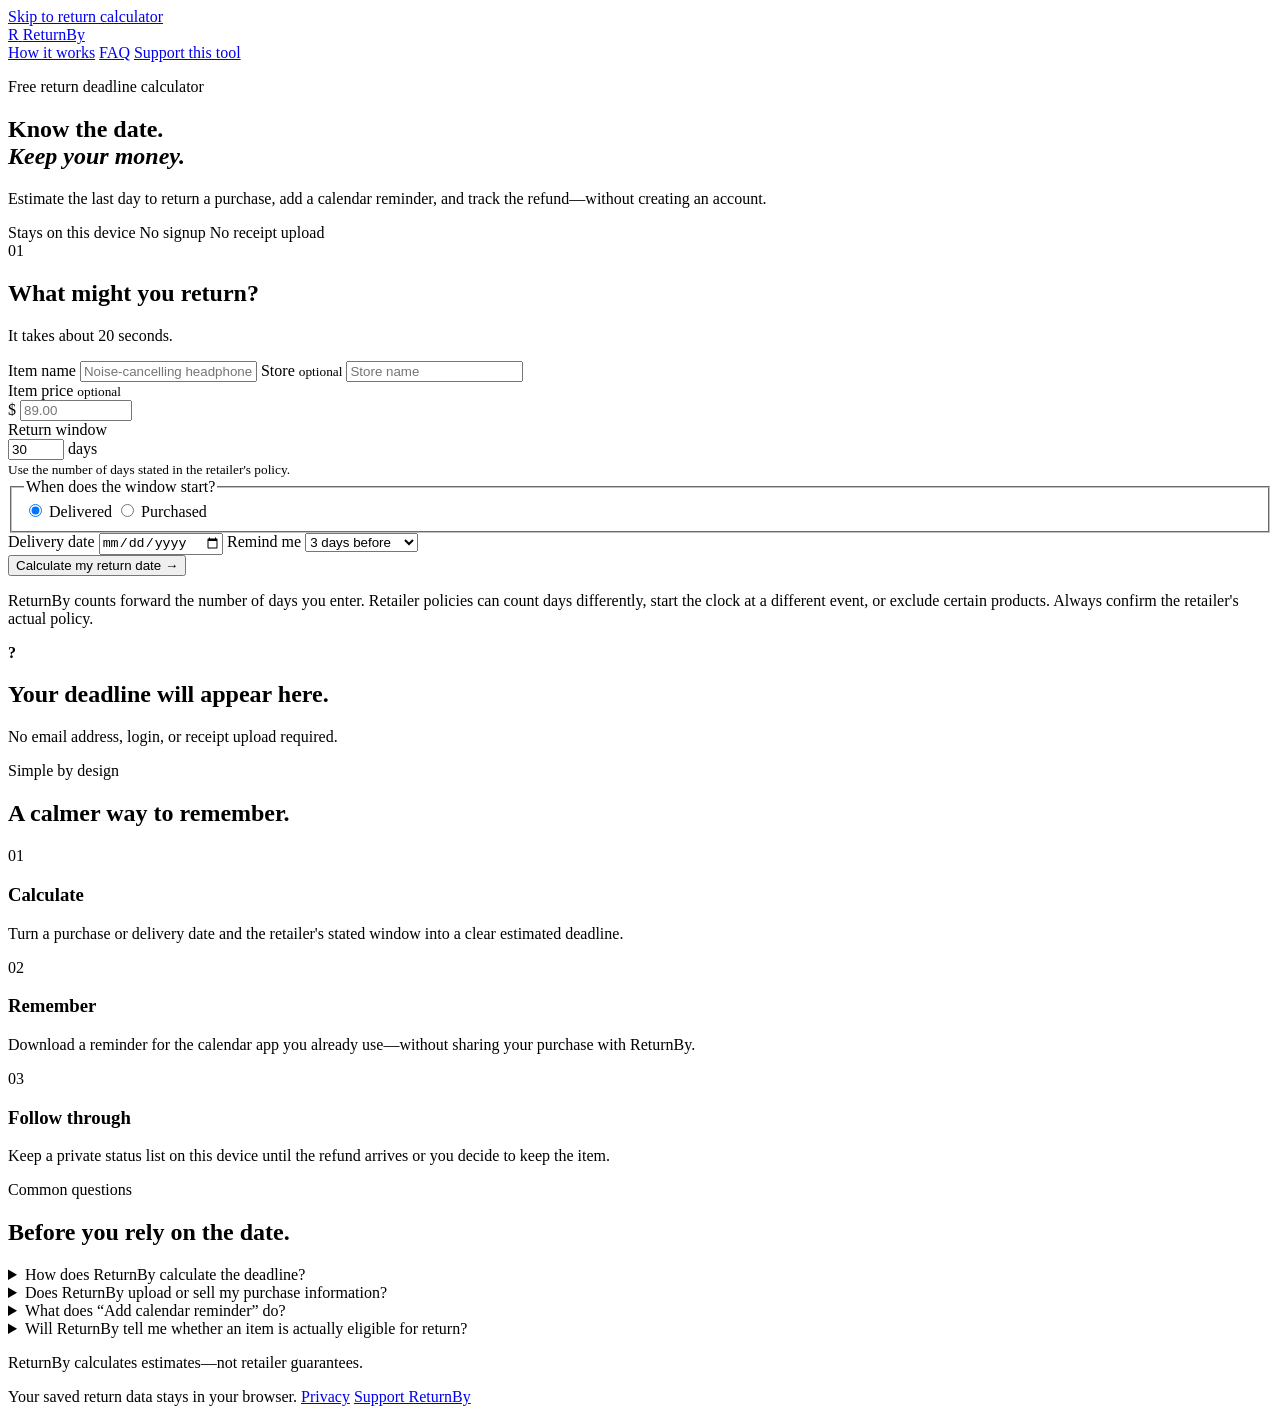
==== index.html @ 72cf5c4f "Add optimized ReturnBy homepage" ====
<!doctype html>
<html lang="en">
  <head>
    <meta charset="UTF-8" />
    <meta name="viewport" content="width=device-width, initial-scale=1.0" />
    <meta name="theme-color" content="#f6f1e8" />
    <meta name="color-scheme" content="light" />
    <meta name="robots" content="index, follow, max-image-preview:large" />
    <meta name="author" content="ReturnBy" />
    <meta name="google-site-verification" content="KU4s3W5bjy81CBiQSl8nSk_-t20-QcciCeZDQrzYO9g" />
    <meta
      name="description"
      content="Free return deadline calculator and refund tracker. Estimate a return-by date, add a calendar reminder, and save returns privately on your device—no signup required."
    />
    <link rel="canonical" href="https://returnby-tool.netlify.app/" />
    <meta property="og:type" content="website" />
    <meta property="og:site_name" content="ReturnBy" />
    <meta property="og:locale" content="en_US" />
    <meta property="og:url" content="https://returnby-tool.netlify.app/" />
    <meta property="og:title" content="ReturnBy — Free Return Deadline Calculator" />
    <meta
      property="og:description"
      content="Estimate a return deadline, add a reminder, and track refunds privately on your device. No signup or receipt upload."
    />
    <meta property="og:image" content="https://returnby-tool.netlify.app/og.png" />
    <meta property="og:image:width" content="1536" />
    <meta property="og:image:height" content="1024" />
    <meta property="og:image:alt" content="ReturnBy return deadline calculator preview" />
    <meta name="twitter:card" content="summary_large_image" />
    <meta name="twitter:title" content="ReturnBy — Free Return Deadline Calculator" />
    <meta
      name="twitter:description"
      content="Estimate a return deadline, add a reminder, and track refunds privately on your device."
    />
    <meta name="twitter:image" content="https://returnby-tool.netlify.app/og.png" />
    <link rel="icon" href="/favicon.svg" type="image/svg+xml" />
    <link rel="stylesheet" href="/styles.css?v=20260909-1" />
    <title>Free Return Deadline Calculator & Refund Tracker | ReturnBy</title>
    <script type="application/ld+json">
      {
        "@context": "https://schema.org",
        "@graph": [
          {
            "@type": "WebApplication",
            "@id": "https://returnby-tool.netlify.app/#app",
            "name": "ReturnBy",
            "url": "https://returnby-tool.netlify.app/",
            "description": "A free return deadline calculator and private refund tracker that works in the browser without an account.",
            "applicationCategory": "UtilitiesApplication",
            "operatingSystem": "Any",
            "browserRequirements": "Requires a modern web browser with JavaScript enabled for calculations and saved returns.",
            "offers": {
              "@type": "Offer",
              "price": "0",
              "priceCurrency": "USD"
            }
          },
          {
            "@type": "FAQPage",
            "@id": "https://returnby-tool.netlify.app/#faq",
            "mainEntity": [
              {
                "@type": "Question",
                "name": "How does ReturnBy calculate a return deadline?",
                "acceptedAnswer": {
                  "@type": "Answer",
                  "text": "ReturnBy adds the return-window length you enter to the purchase or delivery date you choose. The result is an estimate because retailers can count days differently and apply exclusions or special rules."
                }
              },
              {
                "@type": "Question",
                "name": "Does ReturnBy upload my purchase information?",
                "acceptedAnswer": {
                  "@type": "Answer",
                  "text": "No. ReturnBy does not require an account or receipt upload. Saved returns are stored in your browser on your device."
                }
              },
              {
                "@type": "Question",
                "name": "Can ReturnBy remind me before a return deadline?",
                "acceptedAnswer": {
                  "@type": "Answer",
                  "text": "Yes. ReturnBy can download a calendar reminder file that you can add to the calendar app you already use."
                }
              }
            ]
          }
        ]
      }
    </script>
  </head>
  <body>
    <a class="skip-link" href="#calculator">Skip to return calculator</a>
    <header class="site-header">
      <a class="brand" href="#top" aria-label="ReturnBy home">
        <span class="brand-mark" aria-hidden="true">R</span>
        <span>ReturnBy</span>
      </a>
      <nav class="header-links" aria-label="Primary navigation">
        <a href="#how">How it works</a>
        <a href="#faq">FAQ</a>
        <a class="support-link" href="https://buymeacoffee.com/divclass016" target="_blank" rel="noopener noreferrer">
          Support this tool
        </a>
      </nav>
    </header>

    <main id="top">
      <section class="intro" aria-labelledby="page-title">
        <p class="eyebrow">Free return deadline calculator</p>
        <h1 id="page-title">Know the date.<br /><em>Keep your money.</em></h1>
        <p class="intro-copy">
          Estimate the last day to return a purchase, add a calendar reminder, and track the refund—without creating an account.
        </p>
        <div class="trust-row" aria-label="Privacy details">
          <span><i aria-hidden="true"></i> Stays on this device</span>
          <span><i aria-hidden="true"></i> No signup</span>
          <span><i aria-hidden="true"></i> No receipt upload</span>
        </div>
      </section>

      <section class="calculator-shell" id="calculator" aria-label="Return deadline calculator">
        <form id="return-form" class="return-form" novalidate>
          <div class="form-heading">
            <span class="step-number">01</span>
            <div>
              <h2>What might you return?</h2>
              <p>It takes about 20 seconds.</p>
            </div>
          </div>

          <div class="field-grid two-up">
            <label class="field">
              <span>Item name</span>
              <input id="item-name" name="itemName" type="text" placeholder="Noise-cancelling headphones" maxlength="80" autocomplete="off" required aria-describedby="item-name-error" />
              <small class="field-error" id="item-name-error" aria-live="polite"></small>
            </label>
            <label class="field">
              <span>Store <small>optional</small></span>
              <input id="store-name" name="storeName" type="text" placeholder="Store name" maxlength="60" autocomplete="organization" />
            </label>
          </div>

          <div class="field-grid two-up">
            <label class="field">
              <span>Item price <small>optional</small></span>
              <div class="money-input">
                <span aria-hidden="true">$</span>
                <input id="item-price" name="itemPrice" type="number" min="0" max="1000000" step="0.01" inputmode="decimal" placeholder="89.00" aria-label="Item price in US dollars" />
              </div>
            </label>
            <label class="field">
              <span>Return window</span>
              <div class="unit-input">
                <input id="return-window" name="returnWindow" type="number" min="1" max="730" step="1" inputmode="numeric" value="30" required aria-describedby="return-window-help return-window-error" />
                <span>days</span>
              </div>
              <small class="field-help" id="return-window-help">Use the number of days stated in the retailer's policy.</small>
              <small class="field-error" id="return-window-error" aria-live="polite"></small>
            </label>
          </div>

          <fieldset class="date-choice">
            <legend>When does the window start?</legend>
            <div class="segmented-control">
              <label>
                <input type="radio" name="dateType" value="Delivered" checked />
                <span>Delivered</span>
              </label>
              <label>
                <input type="radio" name="dateType" value="Purchased" />
                <span>Purchased</span>
              </label>
            </div>
          </fieldset>

          <div class="field-grid two-up date-row">
            <label class="field">
              <span id="start-date-label">Delivery date</span>
              <input id="start-date" name="startDate" type="date" required aria-describedby="start-date-error" />
              <small class="field-error" id="start-date-error" aria-live="polite"></small>
            </label>
            <label class="field">
              <span>Remind me</span>
              <select id="reminder-days" name="reminderDays">
                <option value="1">1 day before</option>
                <option value="3" selected>3 days before</option>
                <option value="7">1 week before</option>
                <option value="14">2 weeks before</option>
              </select>
            </label>
          </div>

          <button class="primary-button" type="submit">
            <span>Calculate my return date</span>
            <span class="button-arrow" aria-hidden="true">→</span>
          </button>

          <p class="policy-note">
            ReturnBy counts forward the number of days you enter. Retailer policies can count days differently, start the clock at a different event, or exclude certain products. Always confirm the retailer's actual policy.
          </p>
        </form>

        <aside class="result-panel" id="result-panel" aria-live="polite" aria-labelledby="result-heading">
          <div class="empty-result" id="empty-result">
            <div class="calendar-illustration" aria-hidden="true">
              <span></span>
              <strong>?</strong>
            </div>
            <h2>Your deadline will appear here.</h2>
            <p>No email address, login, or receipt upload required.</p>
          </div>

          <div class="result-content" id="result-content" hidden>
            <div class="result-topline">
              <span class="result-status" id="result-status">Plenty of time</span>
              <span class="result-store" id="result-store"></span>
            </div>
            <p class="result-kicker">Your estimated last day to return</p>
            <h2 id="result-heading" class="deadline-date"><time id="deadline-time"></time></h2>
            <p class="countdown" id="countdown"></p>

            <div class="value-protected" id="value-protected" hidden>
              <span>Purchase value you're tracking</span>
              <strong id="protected-amount"></strong>
            </div>

            <div class="result-actions">
              <button class="secondary-button" id="calendar-button" type="button">Add calendar reminder</button>
              <button class="text-button" id="copy-button" type="button">Copy details</button>
            </div>

            <button class="save-button" id="save-button" type="button">
              <span aria-hidden="true">＋</span> Save to this device
            </button>

            <p class="result-disclaimer">Estimate only. The retailer's published policy controls the actual deadline and eligibility.</p>

            <div class="coffee-card">
              <div>
                <p>Did this help protect your purchase?</p>
                <span>Keep ReturnBy free and private.</span>
              </div>
              <a href="https://buymeacoffee.com/divclass016" target="_blank" rel="noopener noreferrer">Buy me a coffee</a>
            </div>
          </div>
        </aside>
      </section>

      <section class="saved-section" id="saved-section" aria-labelledby="saved-title" hidden>
        <div class="section-heading">
          <div>
            <p class="eyebrow">Saved locally</p>
            <h2 id="saved-title">My returns</h2>
          </div>
          <button class="text-button danger-text" id="clear-all-button" type="button">Clear all</button>
        </div>
        <p class="section-note">Saved returns stay in this browser. Clearing browser storage can remove them.</p>
        <div class="saved-list" id="saved-list"></div>
      </section>

      <section class="how-it-works" id="how" aria-labelledby="how-title">
        <div class="section-heading">
          <div>
            <p class="eyebrow">Simple by design</p>
            <h2 id="how-title">A calmer way to remember.</h2>
          </div>
        </div>
        <div class="principles-grid">
          <article>
            <span>01</span>
            <h3>Calculate</h3>
            <p>Turn a purchase or delivery date and the retailer's stated window into a clear estimated deadline.</p>
          </article>
          <article>
            <span>02</span>
            <h3>Remember</h3>
            <p>Download a reminder for the calendar app you already use—without sharing your purchase with ReturnBy.</p>
          </article>
          <article>
            <span>03</span>
            <h3>Follow through</h3>
            <p>Keep a private status list on this device until the refund arrives or you decide to keep the item.</p>
          </article>
        </div>
      </section>

      <section class="faq-section" id="faq" aria-labelledby="faq-title">
        <div class="section-heading">
          <div>
            <p class="eyebrow">Common questions</p>
            <h2 id="faq-title">Before you rely on the date.</h2>
          </div>
        </div>
        <div class="faq-list">
          <details>
            <summary>How does ReturnBy calculate the deadline?</summary>
            <p>ReturnBy adds the number of days you enter to the purchase or delivery date you choose. That gives you an estimate to plan around. Retailers may count days differently, use a different starting event, or apply product-specific exceptions, so confirm the store's policy before relying on the result.</p>
          </details>
          <details>
            <summary>Does ReturnBy upload or sell my purchase information?</summary>
            <p>No. There is no account or receipt upload. If you save a return, the information is stored in your browser on this device. ReturnBy currently does not use analytics or tracking pixels.</p>
          </details>
          <details>
            <summary>What does “Add calendar reminder” do?</summary>
            <p>It downloads a standard calendar file with the estimated deadline and the reminder timing you selected. You choose whether to add that file to your calendar.</p>
          </details>
          <details>
            <summary>Will ReturnBy tell me whether an item is actually eligible for return?</summary>
            <p>No. ReturnBy helps with date tracking only. Final eligibility, refund method, fees, exclusions, and policy exceptions are controlled by the retailer.</p>
          </details>
        </div>
      </section>
    </main>

    <footer>
      <p>ReturnBy calculates estimates—not retailer guarantees.</p>
      <div>
        <span>Your saved return data stays in your browser.</span>
        <a href="/privacy.html">Privacy</a>
        <a href="https://buymeacoffee.com/divclass016" target="_blank" rel="noopener noreferrer">Support ReturnBy</a>
      </div>
    </footer>

    <div class="toast" id="toast" role="status" aria-live="polite"></div>
    <script src="/app.js?v=20260909-1" defer></script>
  </body>
</html>
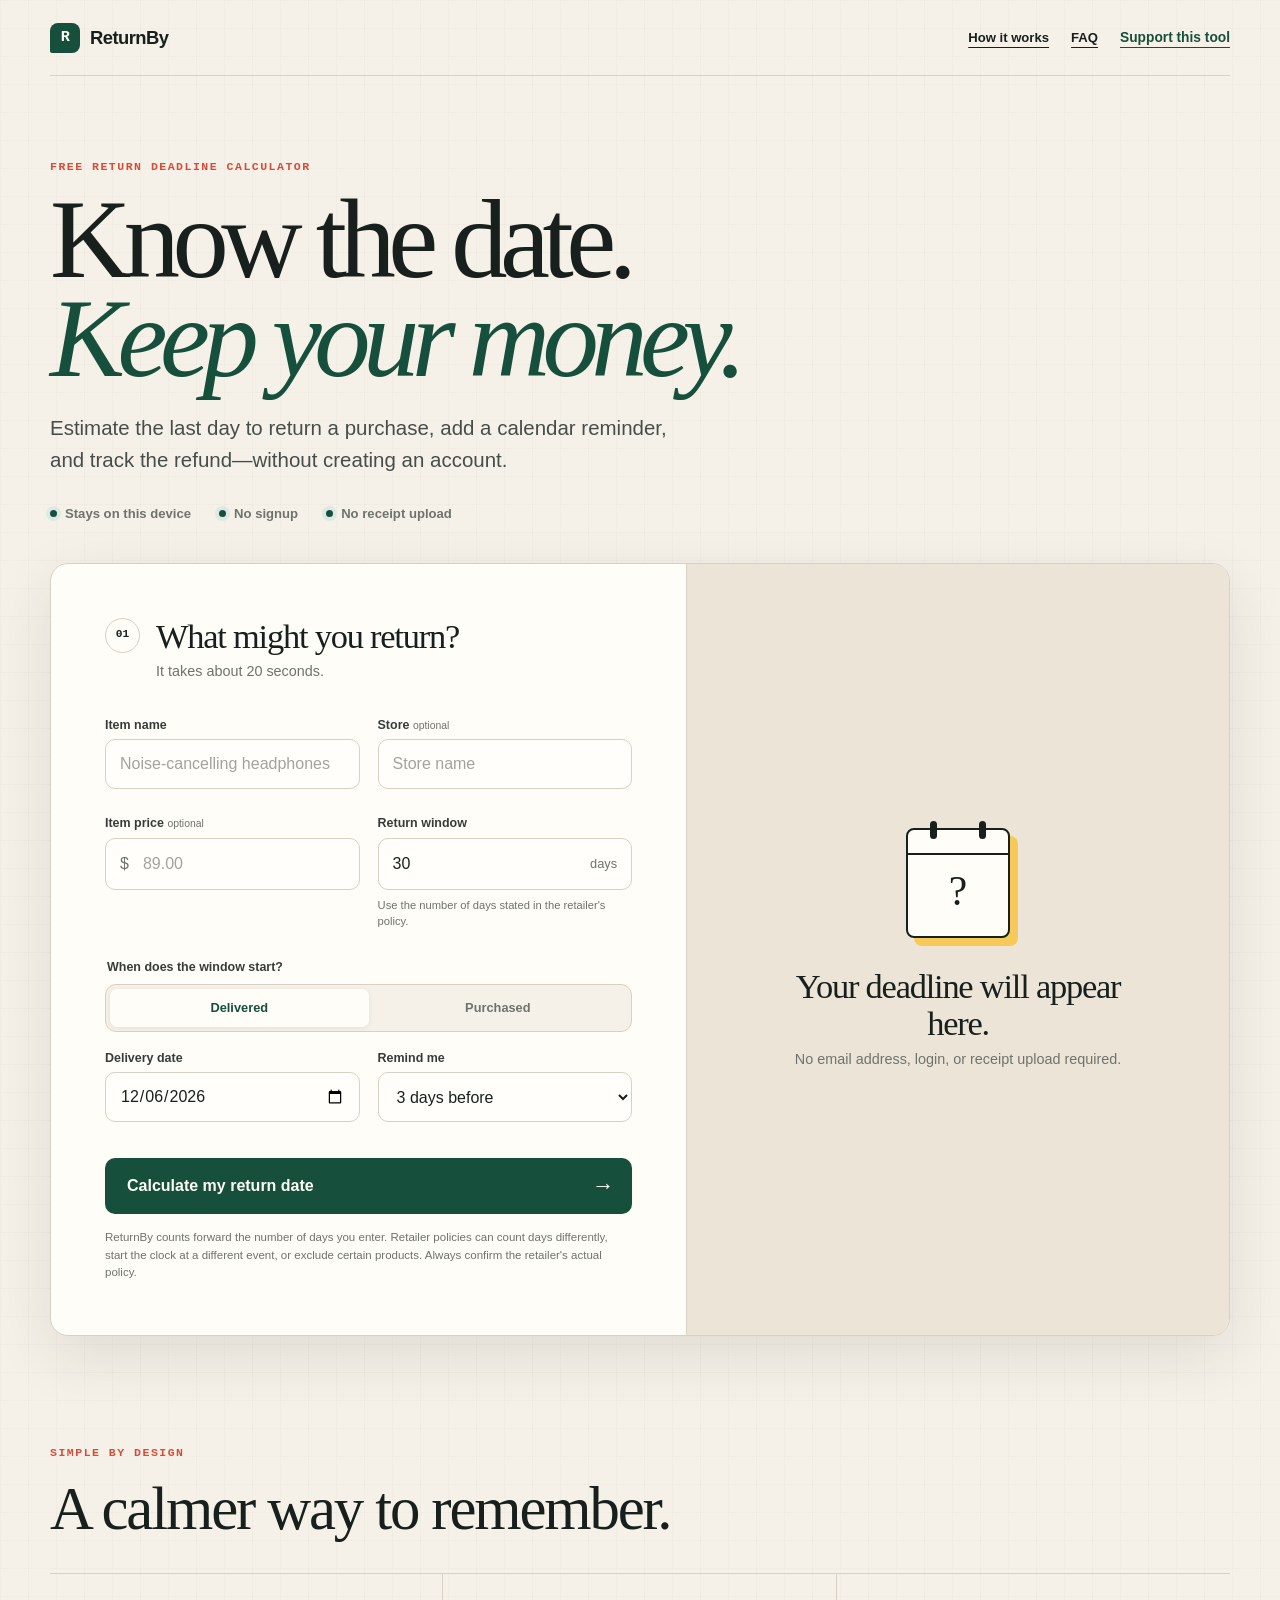
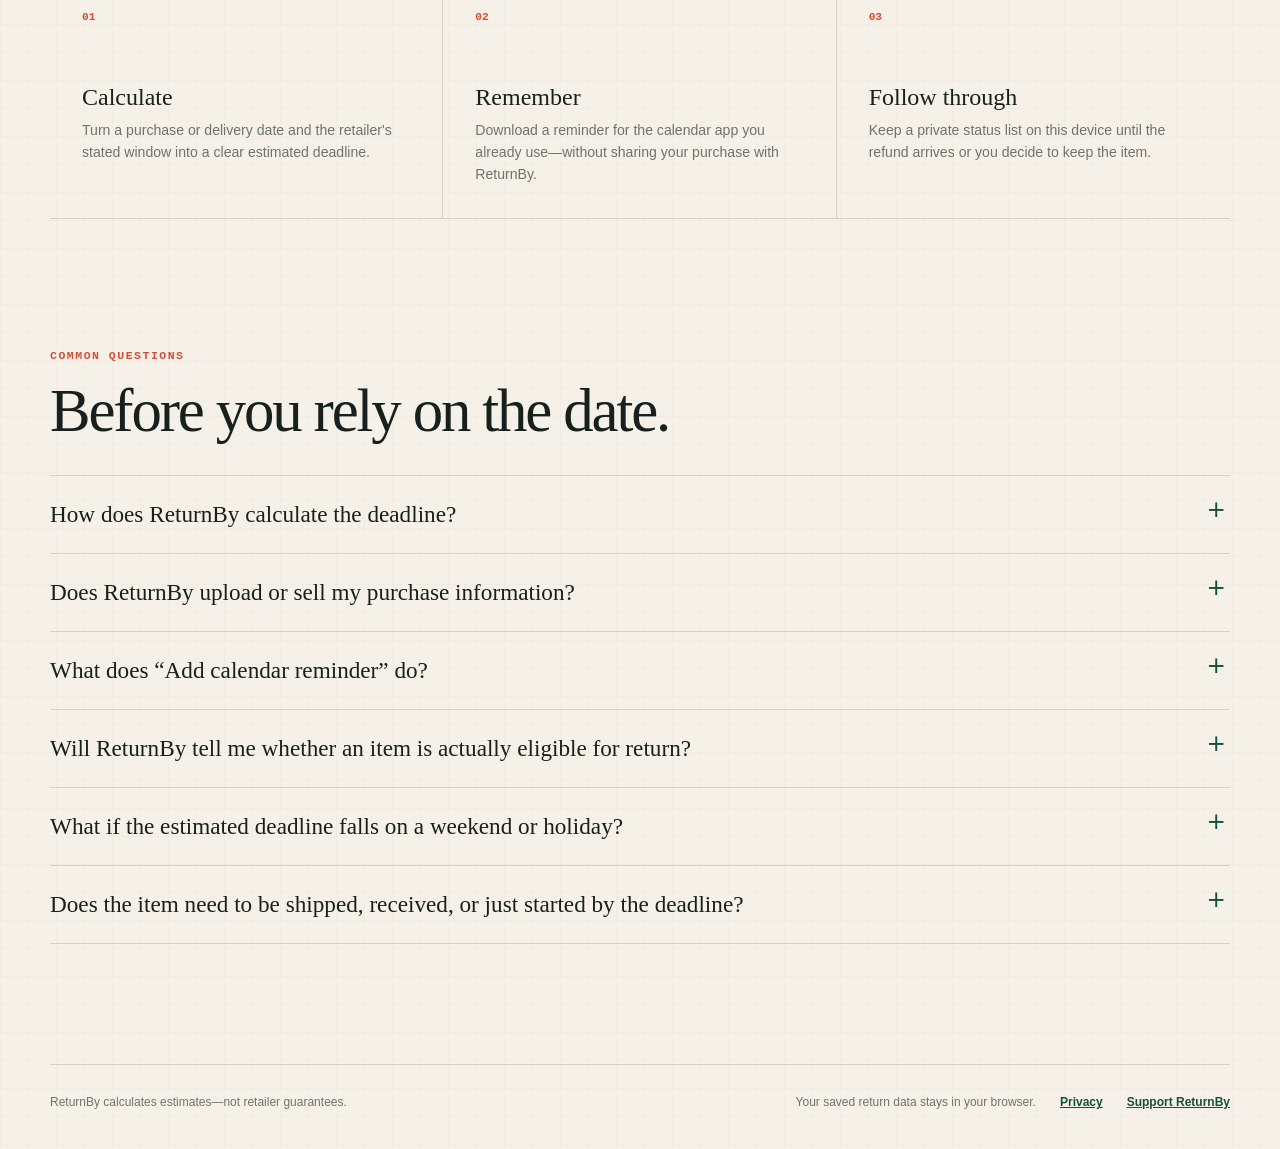
==== commit 6148f741: "Polish ReturnBy SEO metadata and FAQ coverage" ====
--- a/index.html
+++ b/index.html
@@ -10,7 +10,7 @@
     <meta name="google-site-verification" content="KU4s3W5bjy81CBiQSl8nSk_-t20-QcciCeZDQrzYO9g" />
     <meta
       name="description"
-      content="Free return deadline calculator and refund tracker. Estimate a return-by date, add a calendar reminder, and save returns privately on your device—no signup required."
+      content="Free return deadline calculator and refund tracker. Estimate a return-by date, add a reminder, and save returns privately on your device."
     />
     <link rel="canonical" href="https://returnby-tool.netlify.app/" />
     <meta property="og:type" content="website" />
@@ -23,8 +23,8 @@
       content="Estimate a return deadline, add a reminder, and track refunds privately on your device. No signup or receipt upload."
     />
     <meta property="og:image" content="https://returnby-tool.netlify.app/og.png" />
-    <meta property="og:image:width" content="1536" />
-    <meta property="og:image:height" content="1024" />
+    <meta property="og:image:width" content="1200" />
+    <meta property="og:image:height" content="630" />
     <meta property="og:image:alt" content="ReturnBy return deadline calculator preview" />
     <meta name="twitter:card" content="summary_large_image" />
     <meta name="twitter:title" content="ReturnBy — Free Return Deadline Calculator" />
@@ -33,6 +33,9 @@
       content="Estimate a return deadline, add a reminder, and track refunds privately on your device."
     />
     <meta name="twitter:image" content="https://returnby-tool.netlify.app/og.png" />
+    <meta name="twitter:image:alt" content="ReturnBy return deadline calculator preview" />
+    <meta name="application-name" content="ReturnBy" />
+    <link rel="sitemap" type="application/xml" href="/sitemap.xml" />
     <link rel="icon" href="/favicon.svg" type="image/svg+xml" />
     <link rel="stylesheet" href="/styles.css?v=20260909-1" />
     <title>Free Return Deadline Calculator & Refund Tracker | ReturnBy</title>
@@ -82,6 +85,30 @@
                   "@type": "Answer",
                   "text": "Yes. ReturnBy can download a calendar reminder file that you can add to the calendar app you already use."
                 }
+              },
+              {
+                "@type": "Question",
+                "name": "Will ReturnBy tell me whether an item is actually eligible for return?",
+                "acceptedAnswer": {
+                  "@type": "Answer",
+                  "text": "No. ReturnBy helps track dates only. Final eligibility, refund method, fees, exclusions, and policy exceptions are controlled by the retailer."
+                }
+              },
+              {
+                "@type": "Question",
+                "name": "What if the estimated deadline falls on a weekend or holiday?",
+                "acceptedAnswer": {
+                  "@type": "Answer",
+                  "text": "ReturnBy does not automatically move the date for weekends or holidays. Store hours, shipping cutoffs, and retailer policy wording can affect the real deadline."
+                }
+              },
+              {
+                "@type": "Question",
+                "name": "Does the item need to be shipped, received, or just started by the deadline?",
+                "acceptedAnswer": {
+                  "@type": "Answer",
+                  "text": "That depends on the retailer. Some policies require a return to be initiated by the deadline, some require a postmark, and others require the item to be received."
+                }
               }
             ]
           }
@@ -146,8 +173,9 @@
               <span>Item price <small>optional</small></span>
               <div class="money-input">
                 <span aria-hidden="true">$</span>
-                <input id="item-price" name="itemPrice" type="number" min="0" max="1000000" step="0.01" inputmode="decimal" placeholder="89.00" aria-label="Item price in US dollars" />
+                <input id="item-price" name="itemPrice" type="number" min="0" max="1000000" step="0.01" inputmode="decimal" placeholder="89.00" aria-label="Item price in US dollars" aria-describedby="item-price-error" />
               </div>
+              <small class="field-error" id="item-price-error" aria-live="polite"></small>
             </label>
             <label class="field">
               <span>Return window</span>
@@ -309,6 +337,14 @@
             <summary>Will ReturnBy tell me whether an item is actually eligible for return?</summary>
             <p>No. ReturnBy helps with date tracking only. Final eligibility, refund method, fees, exclusions, and policy exceptions are controlled by the retailer.</p>
           </details>
+          <details>
+            <summary>What if the estimated deadline falls on a weekend or holiday?</summary>
+            <p>ReturnBy does not automatically move the date. Some retailers allow online initiation at any time, while store hours, shipping cutoffs, and policy wording can matter. Check the retailer's policy and start the return early when possible.</p>
+          </details>
+          <details>
+            <summary>Does the item need to be shipped, received, or just started by the deadline?</summary>
+            <p>That depends on the retailer. Some policies require you to start the return by the deadline, others require a postmark, and some require the item to arrive back. ReturnBy tracks the date you enter, so confirm what the retailer actually requires.</p>
+          </details>
         </div>
       </section>
     </main>
--- a/styles.css
+++ b/styles.css
@@ -0,0 +1 @@
+:root{color-scheme:light;--paper:#f6f1e8;--paper-deep:#ece4d7;--ink:#17201d;--muted:#6e736d;--line:#d8d0c3;--white:#fffdf8;--green:#174f3d;--green-soft:#dceae3;--coral:#ef684f;--coral-dark:#d44d37;--yellow:#f6c958;--red:#b53d30;--shadow:0 20px 60px rgba(42,37,29,0.1);--radius:18px}*{box-sizing:border-box}html{scroll-behavior:smooth}body{margin:0;min-width:320px;background:linear-gradient(rgba(23,32,29,0.025) 1px,transparent 1px),linear-gradient(90deg,rgba(23,32,29,0.025) 1px,transparent 1px),var(--paper);background-size:28px 28px;color:var(--ink);font-family:Inter,ui-sans-serif,-apple-system,BlinkMacSystemFont,"Segoe UI",sans-serif;-webkit-font-smoothing:antialiased}button,input,select{font:inherit}button,a{-webkit-tap-highlight-color:transparent}button:focus-visible,a:focus-visible,input:focus-visible,select:focus-visible{outline:3px solid rgba(239,104,79,0.35);outline-offset:3px}.site-header,main,footer{width:min(1180px,calc(100% - 40px));margin-inline:auto}.site-header{min-height:76px;display:flex;align-items:center;justify-content:space-between;border-bottom:1px solid var(--line)}.brand{display:inline-flex;align-items:center;gap:10px;color:var(--ink);text-decoration:none;font-weight:780;letter-spacing:-0.03em;font-size:1.15rem}.brand-mark{width:30px;height:30px;display:grid;place-items:center;border-radius:8px 8px 8px 2px;color:var(--white);background:var(--green);font:800 0.95rem/1 ui-monospace,SFMono-Regular,Menlo,monospace}.support-link{color:var(--ink);text-underline-offset:5px;font-size:0.86rem;font-weight:700}.intro{padding:84px 0 42px;max-width:820px}.eyebrow{margin:0 0 16px;color:var(--coral-dark);font:760 0.72rem/1.2 ui-monospace,SFMono-Regular,Menlo,monospace;letter-spacing:0.13em;text-transform:uppercase}h1,h2,h3,p{margin-top:0}h1{margin-bottom:24px;max-width:760px;font-family:Georgia,"Times New Roman",serif;font-size:clamp(3.4rem,8.8vw,7.4rem);line-height:0.88;letter-spacing:-0.067em;font-weight:500}h1 em{color:var(--green);font-weight:500}.intro-copy{max-width:620px;color:#474d49;font-size:clamp(1.05rem,2vw,1.28rem);line-height:1.55}.trust-row{display:flex;flex-wrap:wrap;gap:13px 28px;margin-top:30px;color:var(--muted);font-size:0.82rem;font-weight:650}.trust-row span{display:inline-flex;align-items:center;gap:8px}.trust-row i{width:7px;height:7px;border-radius:50%;background:var(--green);box-shadow:0 0 0 4px var(--green-soft)}.calculator-shell{display:grid;grid-template-columns:minmax(0,1.08fr) minmax(360px,0.92fr);background:var(--white);border:1px solid var(--line);border-radius:var(--radius);box-shadow:var(--shadow);overflow:hidden}.return-form,.result-panel{padding:clamp(28px,5vw,54px)}.return-form{border-right:1px solid var(--line)}.form-heading{display:flex;gap:16px;align-items:flex-start;margin-bottom:36px}.step-number{display:grid;place-items:center;flex:0 0 35px;width:35px;height:35px;border:1px solid var(--line);border-radius:50%;font:750 0.7rem/1 ui-monospace,SFMono-Regular,Menlo,monospace}.form-heading h2,.section-heading h2,.empty-result h2{margin-bottom:6px;font-family:Georgia,"Times New Roman",serif;font-size:clamp(1.55rem,3vw,2.15rem);line-height:1.1;letter-spacing:-0.035em;font-weight:500}.form-heading p,.empty-result p{margin:0;color:var(--muted);font-size:0.9rem;line-height:1.5}.field-grid{display:grid;gap:18px}.field-grid.two-up{grid-template-columns:1fr 1fr}.field-grid + .field-grid,.date-choice + .field-grid{margin-top:20px}.field{display:flex;flex-direction:column;gap:8px}.field>span,.date-choice legend{color:#363d39;font-size:0.78rem;line-height:1;font-weight:750}.field>span small{color:var(--muted);font-weight:500}input,select,.money-input,.unit-input{width:100%;min-height:50px;border:1px solid var(--line);border-radius:10px;background:#fffefa;color:var(--ink)}input,select{padding:0 14px}input::placeholder{color:#a3a29d}input:hover,select:hover,.money-input:hover,.unit-input:hover{border-color:#aaa398}input:focus,select:focus,.money-input:focus-within,.unit-input:focus-within{border-color:var(--green);box-shadow:0 0 0 3px rgba(23,79,61,0.1);outline:none}.money-input,.unit-input{display:flex;align-items:center;overflow:hidden}.money-input>span{padding-left:14px;color:var(--muted)}.money-input input,.unit-input input{min-width:0;border:0;box-shadow:none;background:transparent}.unit-input>span{padding-right:14px;color:var(--muted);font-size:0.8rem}.field-error{min-height:0;color:var(--red);font-size:0.72rem}.date-choice{margin:24px 0 0;padding:0;border:0}.date-choice legend{margin-bottom:10px}.segmented-control{display:grid;grid-template-columns:1fr 1fr;padding:4px;background:var(--paper);border:1px solid var(--line);border-radius:11px}.segmented-control label{cursor:pointer}.segmented-control input{position:absolute;width:1px;height:1px;opacity:0}.segmented-control span{min-height:38px;display:grid;place-items:center;border-radius:7px;color:var(--muted);font-size:0.8rem;font-weight:700}.segmented-control input:checked + span{color:var(--green);background:var(--white);box-shadow:0 1px 5px rgba(30,29,25,0.08)}.segmented-control input:focus-visible + span{outline:3px solid rgba(239,104,79,0.35);outline-offset:1px}.primary-button,.secondary-button,.save-button,.coffee-card a{border:0;cursor:pointer;text-decoration:none;font-weight:760}.primary-button{width:100%;min-height:56px;margin-top:28px;padding:0 18px 0 22px;display:flex;justify-content:space-between;align-items:center;color:var(--white);background:var(--green);border-radius:10px;transition:transform 160ms ease,background 160ms ease}.primary-button:hover{background:#103f30;transform:translateY(-1px)}.button-arrow{font-size:1.4rem;transition:transform 160ms ease}.primary-button:hover .button-arrow{transform:translateX(3px)}.policy-note{margin:15px 0 0;color:var(--muted);font-size:0.72rem;line-height:1.5}.result-panel{min-height:590px;display:flex;align-items:center;background:var(--paper-deep)}.empty-result{width:100%;max-width:330px;margin:auto;text-align:center}.calendar-illustration{position:relative;width:104px;height:110px;margin:0 auto 30px;display:grid;place-items:center;border:2px solid var(--ink);border-radius:8px;background:var(--white);box-shadow:8px 8px 0 var(--yellow)}.calendar-illustration::before,.calendar-illustration::after{content:"";position:absolute;top:-9px;width:7px;height:18px;border-radius:5px;background:var(--ink)}.calendar-illustration::before{left:22px}.calendar-illustration::after{right:22px}.calendar-illustration span{position:absolute;top:23px;left:0;width:100%;height:2px;background:var(--ink)}.calendar-illustration strong{padding-top:18px;font:500 2.6rem/1 Georgia,serif}.result-content{width:100%;animation:reveal 380ms ease both}@keyframes reveal{from{opacity:0;transform:translateY(8px)}to{opacity:1;transform:translateY(0)}}.result-topline{display:flex;justify-content:space-between;align-items:center;gap:14px;margin-bottom:46px}.result-status{display:inline-flex;align-items:center;min-height:28px;padding:0 11px;border-radius:999px;color:var(--green);background:var(--green-soft);font-size:0.7rem;font-weight:780}.result-status.urgent{color:#6f331b;background:#f7d5b7}.result-status.expired{color:#7f2924;background:#f3cfca}.result-store{color:var(--muted);font-size:0.78rem;font-weight:650}.result-kicker{margin-bottom:8px;color:var(--muted);font-size:0.77rem;font-weight:720;text-transform:uppercase;letter-spacing:0.08em}.deadline-date{margin-bottom:10px;font:500 clamp(2.7rem,6vw,4.8rem)/0.98 Georgia,"Times New Roman",serif;letter-spacing:-0.055em}.countdown{color:#4c534f;font-size:1rem;line-height:1.5}.value-protected{margin:28px 0 0;padding:16px 0;display:flex;justify-content:space-between;align-items:center;border-top:1px dashed #bcb3a6;border-bottom:1px dashed #bcb3a6}.value-protected span{color:var(--muted);font-size:0.78rem}.value-protected strong{font:700 1.28rem/1 ui-monospace,SFMono-Regular,Menlo,monospace}.result-actions{display:grid;grid-template-columns:1fr 1fr;gap:12px;margin-top:28px}.secondary-button,.save-button{min-height:46px;border-radius:9px}.secondary-button{color:var(--white);background:var(--green)}.text-button{border:0;background:transparent;color:var(--green);cursor:pointer;font-weight:750;text-decoration:underline;text-underline-offset:4px}.save-button{width:100%;margin-top:12px;color:var(--green);background:transparent;border:1px solid var(--green)}.save-button:disabled{cursor:default;opacity:0.55}.coffee-card{margin-top:28px;padding:17px;display:grid;grid-template-columns:1fr auto;gap:14px;align-items:center;border-radius:11px;color:#4c2a10;background:#ffe6a9}.coffee-card p{margin-bottom:3px;font-size:0.82rem;font-weight:800}.coffee-card span{display:block;font-size:0.7rem}.coffee-card a{padding:10px 12px;border-radius:7px;color:#fff;background:#6c3a16;font-size:0.72rem;white-space:nowrap}.saved-section,.how-it-works{padding:110px 0 20px}.section-heading{display:flex;align-items:end;justify-content:space-between;gap:24px;margin-bottom:30px}.section-heading h2{margin:0;font-size:clamp(2rem,5vw,3.8rem)}.danger-text{color:var(--red)}.saved-list{display:grid;gap:12px}.saved-card{display:grid;grid-template-columns:minmax(0,1fr) auto auto auto;gap:18px;align-items:center;padding:18px 20px;border:1px solid var(--line);border-radius:12px;background:rgba(255,253,248,0.72)}.saved-card h3{margin:0 0 4px;font-size:1rem}.saved-card p{margin:0;color:var(--muted);font-size:0.76rem}.saved-deadline{text-align:right}.saved-deadline strong{display:block;font-family:Georgia,serif;font-size:1.12rem;font-weight:500}.saved-deadline span{color:var(--muted);font-size:0.7rem}.status-select{width:auto;min-width:142px;min-height:40px;background:var(--white);font-size:0.76rem}.remove-button{width:38px;height:38px;padding:0;border:1px solid var(--line);border-radius:8px;color:var(--muted);background:transparent;cursor:pointer;font-size:1.05rem}.principles-grid{display:grid;grid-template-columns:repeat(3,1fr);border-top:1px solid var(--line);border-bottom:1px solid var(--line)}.principles-grid article{min-height:230px;padding:32px;border-right:1px solid var(--line)}.principles-grid article:last-child{border-right:0}.principles-grid article>span{color:var(--coral-dark);font:750 0.7rem/1 ui-monospace,SFMono-Regular,Menlo,monospace}.principles-grid h3{margin:60px 0 10px;font:500 1.5rem/1.1 Georgia,serif}.principles-grid p{margin:0;color:var(--muted);line-height:1.55;font-size:0.88rem}footer{margin-top:100px;padding:30px 0 40px;display:flex;justify-content:space-between;gap:20px;border-top:1px solid var(--line);color:var(--muted);font-size:0.75rem}footer p{margin:0}footer div{display:flex;gap:24px}footer a{color:var(--green);font-weight:750}.toast{position:fixed;z-index:20;left:50%;bottom:28px;transform:translate(-50%,24px);padding:12px 17px;border-radius:9px;color:var(--white);background:var(--ink);box-shadow:var(--shadow);opacity:0;pointer-events:none;transition:opacity 180ms ease,transform 180ms ease;font-size:0.8rem;font-weight:680}.toast.show{opacity:1;transform:translate(-50%,0)}@media (max-width:850px){.intro{padding-top:64px}.calculator-shell{grid-template-columns:1fr}.return-form{border-right:0;border-bottom:1px solid var(--line)}.result-panel{min-height:480px}.principles-grid{grid-template-columns:1fr}.principles-grid article{min-height:auto;border-right:0;border-bottom:1px solid var(--line)}.principles-grid article:last-child{border-bottom:0}.principles-grid h3{margin-top:28px}}@media (max-width:620px){.site-header,main,footer{width:min(100% - 24px,1180px)}.site-header{min-height:64px}.support-link{font-size:0.74rem}.intro{padding:52px 2px 30px}h1{font-size:clamp(3.15rem,18vw,5rem)}.trust-row{gap:12px 18px}.return-form,.result-panel{padding:28px 20px}.field-grid.two-up{grid-template-columns:1fr}.field-grid + .field-grid{margin-top:18px}.date-row{margin-top:18px !important}.result-panel{min-height:440px}.result-topline{margin-bottom:36px}.coffee-card{grid-template-columns:1fr}.coffee-card a{text-align:center}.saved-section,.how-it-works{padding-top:76px}.saved-card{grid-template-columns:minmax(0,1fr) auto}.saved-deadline{text-align:left}.status-select{grid-column:1 / -1;width:100%}footer{flex-direction:column}footer div{flex-direction:column;gap:8px}}@media (prefers-reduced-motion:reduce){*,*::before,*::after{scroll-behavior:auto !important;animation-duration:0.01ms !important;transition-duration:0.01ms !important}}@media print{body{background:#fff}.site-header,.intro,.return-form,.result-actions,.save-button,.coffee-card,.saved-section,.how-it-works,footer,.toast{display:none !important}.calculator-shell{display:block;border:0;box-shadow:none}.result-panel{min-height:auto;background:#fff;padding:0}}.skip-link{position:fixed;z-index:100;top:10px;left:10px;padding:10px 14px;border-radius:8px;color:var(--white);background:var(--green);transform:translateY(-160%);transition:transform 140ms ease}.skip-link:focus{transform:translateY(0)}.header-links{display:flex;align-items:center;gap:22px;font-size:0.82rem;font-weight:700}.header-links a{color:var(--ink);text-underline-offset:5px}.header-links .support-link{color:var(--green)}.field-help{color:var(--muted);font-size:0.7rem;line-height:1.4}input[aria-invalid="true"],.money-input:has(input[aria-invalid="true"]),.unit-input:has(input[aria-invalid="true"]){border-color:var(--red)}.result-disclaimer,.section-note{color:var(--muted);font-size:0.72rem;line-height:1.5}.result-disclaimer{margin:14px 0 0}.section-note{margin:-18px 0 22px}.faq-section{padding:110px 0 20px}.faq-list{border-top:1px solid var(--line)}.faq-list details{border-bottom:1px solid var(--line)}.faq-list summary{position:relative;padding:24px 44px 24px 0;cursor:pointer;list-style:none;font-family:Georgia,"Times New Roman",serif;font-size:clamp(1.15rem,2.5vw,1.45rem);font-weight:500;line-height:1.25}.faq-list summary::-webkit-details-marker{display:none}.faq-list summary::after{content:"+";position:absolute;right:4px;top:21px;color:var(--green);font:400 1.45rem/1 system-ui,sans-serif}.faq-list details[open] summary::after{content:"−"}.faq-list details p{max-width:780px;margin:-4px 0 24px;color:var(--muted);line-height:1.65}.legal-page{max-width:860px;padding:80px 0 20px}.legal-page h1,.not-found-page h1{font-size:clamp(3rem,8vw,6rem)}.legal-page section{padding:24px 0;border-top:1px solid var(--line)}.legal-page section h2{margin-bottom:10px;font:500 clamp(1.5rem,3vw,2rem)/1.2 Georgia,serif}.legal-page section p{max-width:760px;color:var(--muted);line-height:1.7}.text-link,.primary-link{color:var(--green);font-weight:760;text-underline-offset:4px}.primary-link{display:inline-flex;margin-top:18px;padding:14px 18px;border-radius:9px;color:var(--white);background:var(--green);text-decoration:none}.not-found-page{width:min(760px,calc(100% - 40px));margin:0 auto;padding:16vh 0 80px}@media (max-width:620px){.header-links>a:not(.support-link){display:none}.faq-section{padding-top:76px}.result-actions{grid-template-columns:1fr}}
